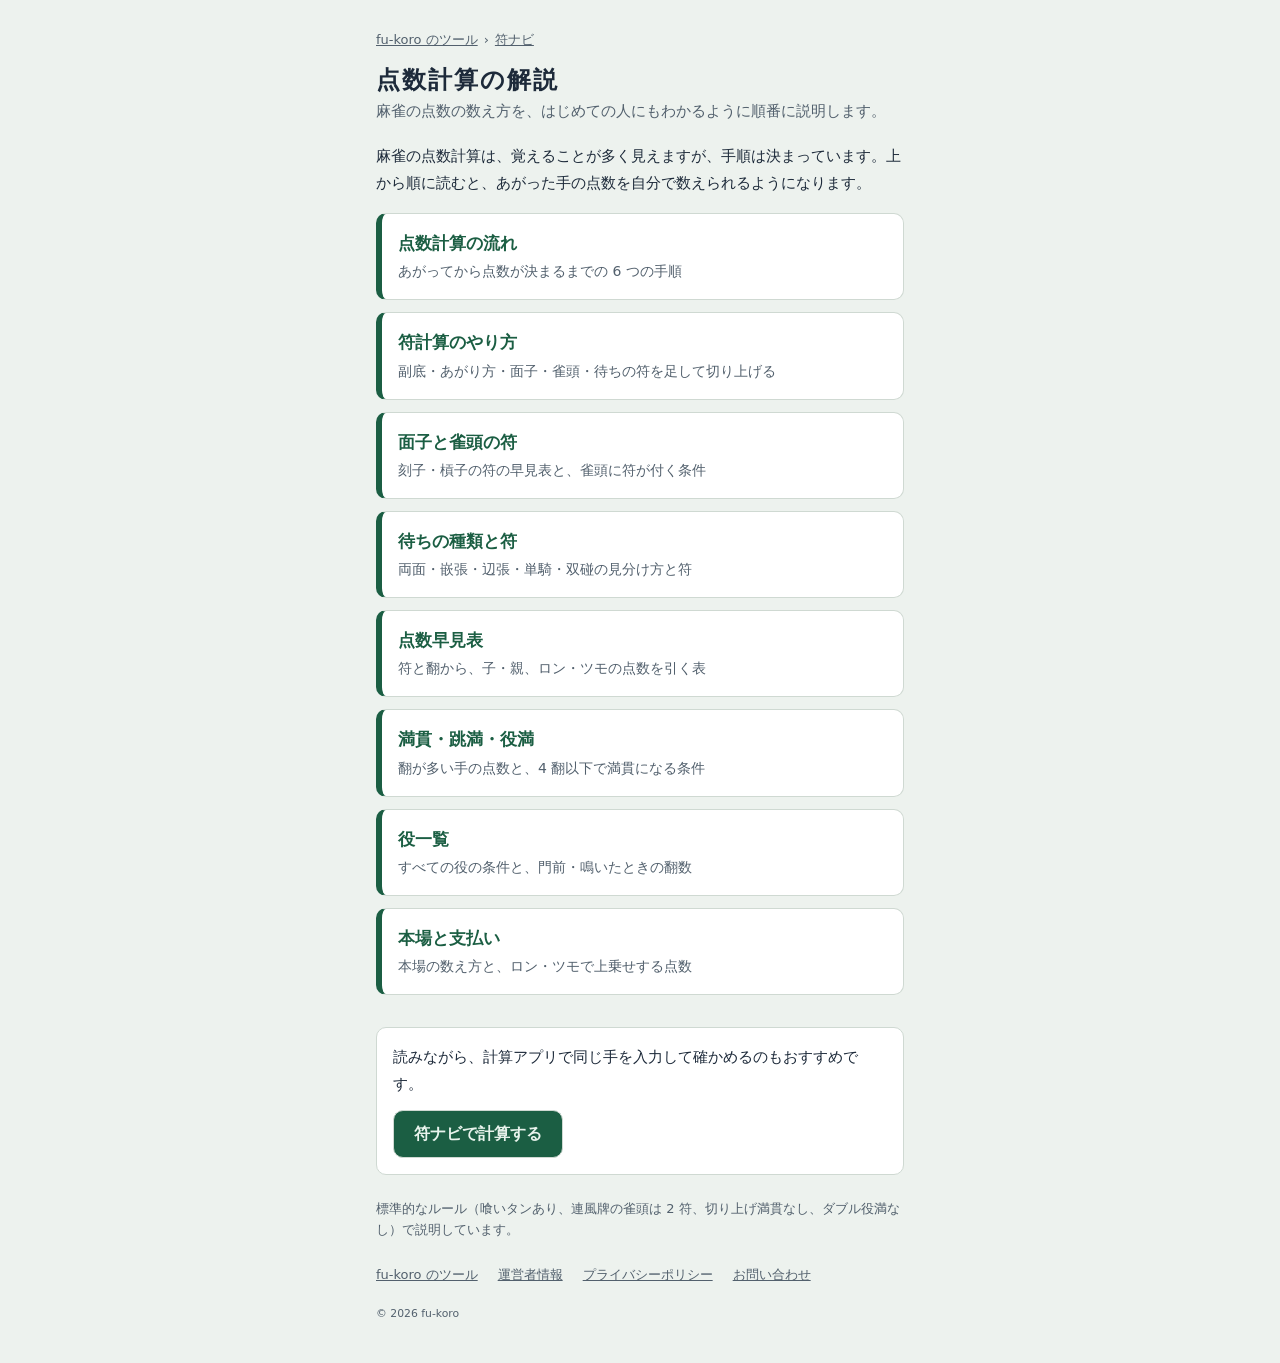
==== guide/index.html @ f6c964ab "Deploy" ====
<!doctype html>
<html lang="ja">
<head>
  <meta charset="utf-8">
  <meta name="viewport" content="width=device-width, initial-scale=1">
  <title>点数計算の解説｜麻雀の点数計算 符ナビ</title>
  <meta name="description" content="麻雀の点数計算を初心者向けに解説するページの一覧。点数が決まるまでの流れ、符計算のやり方、面子と雀頭の符、待ちの種類、点数早見表、満貫・役満、役一覧、本場を、牌の図と計算例つきで説明します。">
  <meta name="theme-color" content="#1b5e43">
  <link rel="canonical" href="https://fu-koro.com/mahjong-fu-calculator/guide/">
  <link rel="icon" href="/favicon.svg" type="image/svg+xml">
  <link rel="icon" href="/favicon-48.png" sizes="48x48" type="image/png">
  <link rel="apple-touch-icon" href="/apple-touch-icon.png">
  <meta property="og:title" content="点数計算の解説｜麻雀の点数計算 符ナビ">
  <meta property="og:description" content="麻雀の点数計算を初心者向けに解説するページの一覧。点数が決まるまでの流れ、符計算のやり方、面子と雀頭の符、待ちの種類、点数早見表、満貫・役満、役一覧、本場を、牌の図と計算例つきで説明します。">
  <meta property="og:url" content="https://fu-koro.com/mahjong-fu-calculator/guide/">
  <meta property="og:type" content="website">
  <meta property="og:image" content="https://fu-koro.com/mahjong-fu-calculator/ogp.png">
  <meta property="og:site_name" content="fu-koro のツール">
  <meta property="og:locale" content="ja_JP">
  <meta name="twitter:card" content="summary_large_image">
  <script id="adsbygoogle-script" async src="https://pagead2.googlesyndication.com/pagead/js/adsbygoogle.js?client=ca-pub-4953398950283499" crossorigin="anonymous"></script>
  <link rel="stylesheet" href="../styles.css?v=15cdb644aa">
</head>
<body>
  <header class="site-header">
    <nav class="breadcrumb" aria-label="現在地">
      <ol>
        <li><a href="/">fu-koro のツール</a></li>
        <li><a href="../">符ナビ</a></li>
      </ol>
    </nav>
    <h1 class="site-title">点数計算の解説</h1>
    <p class="site-lead">麻雀の点数の数え方を、はじめての人にもわかるように順番に説明します。</p>
  </header>

  <main>
    <article class="guide guide-page">
      <p>麻雀の点数計算は、覚えることが多く見えますが、手順は決まっています。上から順に読むと、あがった手の点数を自分で数えられるようになります。</p>
      <ul class="guide-cards">
      <li>
        <a class="guide-card" href="flow/">
          <strong>点数計算の流れ</strong>
          <span>あがってから点数が決まるまでの 6 つの手順</span>
        </a>
      </li>
      <li>
        <a class="guide-card" href="fu/">
          <strong>符計算のやり方</strong>
          <span>副底・あがり方・面子・雀頭・待ちの符を足して切り上げる</span>
        </a>
      </li>
      <li>
        <a class="guide-card" href="meld-fu/">
          <strong>面子と雀頭の符</strong>
          <span>刻子・槓子の符の早見表と、雀頭に符が付く条件</span>
        </a>
      </li>
      <li>
        <a class="guide-card" href="wait-fu/">
          <strong>待ちの種類と符</strong>
          <span>両面・嵌張・辺張・単騎・双碰の見分け方と符</span>
        </a>
      </li>
      <li>
        <a class="guide-card" href="score-table/">
          <strong>点数早見表</strong>
          <span>符と翻から、子・親、ロン・ツモの点数を引く表</span>
        </a>
      </li>
      <li>
        <a class="guide-card" href="limits/">
          <strong>満貫・跳満・役満</strong>
          <span>翻が多い手の点数と、4 翻以下で満貫になる条件</span>
        </a>
      </li>
      <li>
        <a class="guide-card" href="yaku/">
          <strong>役一覧</strong>
          <span>すべての役の条件と、門前・鳴いたときの翻数</span>
        </a>
      </li>
      <li>
        <a class="guide-card" href="honba/">
          <strong>本場と支払い</strong>
          <span>本場の数え方と、ロン・ツモで上乗せする点数</span>
        </a>
      </li>
      </ul>
      <aside class="guide-cta">
        <p>読みながら、計算アプリで同じ手を入力して確かめるのもおすすめです。</p>
        <a class="button" href="../">符ナビで計算する</a>
      </aside>
    </article>
  </main>

  <footer class="site-footer">
    <p>標準的なルール（喰いタンあり、連風牌の雀頭は 2 符、切り上げ満貫なし、ダブル役満なし）で説明しています。</p>
    <ul class="footer-links">
      <li><a href="/">fu-koro のツール</a></li>
      <li><a href="/about/">運営者情報</a></li>
      <li><a href="/privacy/">プライバシーポリシー</a></li>
      <li><a href="/contact/">お問い合わせ</a></li>
    </ul>
    <small>© 2026 fu-koro</small>
  </footer>
</body>
</html>
---- styles.css ----
/* ---------- トークン ---------- */
:root {
  color-scheme: light;

  --paper: #edf2ee;
  --surface: #ffffff;
  --ink: #1d2a3a;
  --ink-soft: #52606d;
  --line: #cfd9d2;

  /* 雀卓のフェルト */
  --felt: #1b5e43;
  --felt-deep: #12452f;
  --felt-ink: #e8f3ec;

  /* 牌 */
  --tile-face: #fbf8ef;
  --tile-edge: #cdc3aa;
  --tile-back: #dfa637;

  --shu: #c0392b;
  --focus: #dfa637;

  --font-ui: system-ui, -apple-system, "Hiragino Sans", "Noto Sans JP", "Yu Gothic UI", sans-serif;
  --font-tile: "Hiragino Mincho ProN", "Yu Mincho", "Noto Serif JP", serif;

  --gutter: 16px;
  --radius: 10px;
}

/* ---------- 基本 ---------- */
*,
*::before,
*::after {
  box-sizing: border-box;
}

body {
  margin: 0;
  background: var(--paper);
  color: var(--ink);
  font-family: var(--font-ui);
  font-size: 16px;
  line-height: 1.6;
  -webkit-text-size-adjust: 100%;
}

main,
.site-header,
.site-footer {
  max-width: 560px;
  margin-inline: auto;
}

h1,
h2,
h3,
p {
  margin: 0;
}

button {
  font: inherit;
  color: inherit;
}

:focus-visible {
  outline: 3px solid var(--focus);
  outline-offset: 2px;
}

/* ---------- ヘッダー ---------- */
.site-header {
  padding: 20px var(--gutter) 12px;
}

.site-title {
  font-family: var(--font-tile);
  font-size: 1.5rem;
  letter-spacing: 0.08em;
}

.site-lead {
  color: var(--ink-soft);
  font-size: 0.9375rem;
}

/* ---------- 牌 ---------- */
.tile {
  display: inline-block;
  padding: 0;
  border: 0;
  border-radius: 6px;
  background: none;
  line-height: 0;
  /* 牌の背（厚み）を下側の影で表す */
  box-shadow:
    0 3px 0 var(--tile-back),
    0 5px 6px rgb(0 0 0 / 0.22);
  -webkit-tap-highlight-color: transparent;
}

.tile svg {
  display: block;
  width: 100%;
  height: auto;
}

.tile svg .tile-face {
  fill: var(--tile-face);
  stroke: var(--tile-edge);
  stroke-width: 1;
}

button.tile {
  cursor: pointer;
  transition: transform 120ms ease-out;
}

button.tile:active:not(:disabled) {
  transform: translateY(2px);
}

button.tile:disabled {
  cursor: not-allowed;
  opacity: 0.3;
  box-shadow: 0 2px 0 var(--tile-edge);
}

/* ---------- 手牌（フェルトの卓） ---------- */
.table {
  margin-bottom: 12px;
  padding: 16px var(--gutter) 20px;
  background:
    radial-gradient(120% 90% at 50% 0%, rgb(255 255 255 / 0.08), transparent 60%),
    var(--felt);
  color: var(--felt-ink);
}

@media (min-width: 560px) {
  .table {
    border-radius: var(--radius);
  }
}

.hand-head {
  display: flex;
  align-items: baseline;
  justify-content: space-between;
  gap: 12px;
  margin-bottom: 12px;
}

.hand-title {
  font-size: 1rem;
}

.hand-status {
  font-size: 0.9375rem;
}

/* 牌を足して 2 列目に入っても下の牌パレットがずれないよう、最初から 2 列分（牌 3:4 ×2 ＋行間＋和了牌ラベル）の高さを取る。
   14 枚はどの画面幅でも 2 列に収まる */
.table {
  --hand-tile: clamp(36px, 11.2vw, 44px);
  --hand-row-gap: 8px;
  --hand-label: 30px;
}

.hand-empty,
.hand-tiles {
  min-height: calc(var(--hand-tile) * 8 / 3 + var(--hand-row-gap) + var(--hand-label));
}

.hand-empty {
  padding: 20px 0 8px;
  color: var(--felt-ink);
  opacity: 0.85;
}

.hand-tiles {
  display: flex;
  flex-wrap: wrap;
  align-items: flex-start;
  align-content: flex-start;
  gap: var(--hand-row-gap) 3px;
  margin: 0;
  padding: 0;
  list-style: none;
}

.hand-tiles li {
  display: flex; /* 行の高さ分の余白を出さず、牌の高さちょうどにする */
}

.hand-tiles .tile {
  width: var(--hand-tile);
}

.hand-tiles .tile[aria-pressed="true"] {
  transform: translateY(-8px);
  outline: 3px solid var(--focus);
  outline-offset: 1px;
}

/* 和了牌は少し離して置き、ラベルは幅を取らないよう牌の下に重ねる */
.hand-winning {
  position: relative;
  margin: 0 0 var(--hand-label) 11px;
}

.hand-winning .tile {
  box-shadow:
    0 3px 0 var(--tile-back),
    0 0 0 3px var(--shu),
    0 6px 8px rgb(0 0 0 / 0.3);
}

.hand-winning-label {
  position: absolute;
  top: calc(100% + 2px);
  left: 50%;
  transform: translateX(-50%);
  display: inline-flex;
  align-items: center;
  white-space: nowrap;
  font-size: 0.8125rem;
  font-weight: 700;
}

.tile-actions {
  display: flex;
  flex-wrap: wrap;
  align-items: center;
  gap: 8px;
  margin-top: 16px;
  padding: 10px 12px;
  border-radius: var(--radius);
  background: var(--felt-deep);
}

.tile-actions-name {
  margin-right: auto;
  font-weight: 700;
}

.tile-actions .button {
  padding: 0 12px;
}

.hand-melds {
  display: flex;
  flex-wrap: wrap;
  gap: 10px;
  margin: 16px 0 0;
  padding: 0;
  list-style: none;
}

.meld {
  display: flex;
  align-items: center;
  gap: 6px;
  padding: 6px 4px 6px 10px;
  border-radius: var(--radius);
  background: var(--felt-deep);
}

.meld-kind {
  font-size: 0.8125rem;
  font-weight: 700;
}

.meld-tiles {
  display: flex;
  gap: 2px;
}

.meld-tiles .tile {
  width: 28px;
}

.meld-red {
  min-width: 44px;
  min-height: 36px;
  border: 1px solid rgb(255 255 255 / 0.35);
  border-radius: 999px;
  background: transparent;
  color: var(--felt-ink);
  font-size: 0.8125rem;
  font-weight: 700;
  cursor: pointer;
}

.meld-red[aria-pressed="true"] {
  border-color: var(--shu);
  background: var(--shu);
  color: #fff;
}

.meld-remove {
  width: 44px;
  height: 44px;
  border: 0;
  border-radius: 50%;
  background: none;
  color: var(--felt-ink);
  font-size: 1.25rem;
  cursor: pointer;
}

/* ---------- 共通パネル ---------- */
.panel {
  margin: 0 var(--gutter) 12px;
  padding: 16px;
  border: 1px solid var(--line);
  border-radius: var(--radius);
  background: var(--surface);
}

.section-title {
  margin-bottom: 8px;
  font-size: 1rem;
}

.button {
  min-height: 44px;
  padding: 0 16px;
  border: 1px solid var(--line);
  border-radius: 999px;
  background: var(--surface);
  color: var(--ink);
  font-weight: 600;
  cursor: pointer;
}

.button:disabled {
  opacity: 0.45;
  cursor: not-allowed;
}

.button-quiet {
  border-color: transparent;
  background: transparent;
}

.table .button {
  border-color: rgb(255 255 255 / 0.25);
  background: rgb(255 255 255 / 0.1);
  color: var(--felt-ink);
}

.table .button-quiet {
  border-color: transparent;
  background: transparent;
}

/* ---------- 牌パレット ---------- */
.calls {
  margin-bottom: 14px;
}

.calls-label {
  display: flex;
  align-items: center;
  font-size: 0.875rem;
  color: var(--ink-soft);
}

.calls-buttons {
  display: grid;
  grid-template-columns: repeat(4, 1fr);
  gap: 6px;
}

.call-button {
  min-height: 44px;
  border: 1px solid var(--line);
  border-radius: 8px;
  background: var(--paper);
  font-weight: 700;
  cursor: pointer;
}

.call-button[aria-pressed="true"] {
  border-color: var(--felt);
  background: var(--felt);
  color: var(--felt-ink);
}

.call-hint:not(:empty) {
  display: flex;
  flex-wrap: wrap;
  align-items: center;
  margin-top: 10px;
  padding: 8px 4px 8px 12px;
  border-left: 4px solid var(--felt);
  background: var(--paper);
  font-size: 0.9375rem;
  font-weight: 600;
}

.call-hint .button {
  margin-left: auto;
}

.palette {
  display: grid;
  gap: 10px;
  padding: 4px 0;
}

.palette-row {
  display: grid;
  grid-template-columns: repeat(9, minmax(0, 1fr));
  gap: 4px;
}

.palette-row-label {
  grid-column: span 6;
  display: inline-flex;
  align-items: center;
  padding-left: 8px;
  font-size: 0.875rem;
  color: var(--ink-soft);
}

#palette.is-calling .palette {
  border-radius: 8px;
  outline: 2px dashed var(--felt);
  outline-offset: 6px;
}

.palette-tools {
  display: flex;
  justify-content: flex-end;
  gap: 8px;
  margin-top: 16px;
}

/* ---------- 条件 ---------- */
.field {
  margin: 0;
  padding: 10px 0;
  border: 0;
}

.field + .field {
  border-top: 1px solid var(--line);
}

/* legend は fieldset の枠の上に重なって描かれるので、float で通常の要素として並べる */
legend.field-label {
  float: left;
  width: 100%;
  margin-bottom: 4px;
}

legend.field-label + * {
  clear: both;
}

.field-label {
  display: flex;
  align-items: center;
  padding: 0;
  font-size: 0.875rem;
  font-weight: 700;
  color: var(--ink-soft);
}

.segmented {
  display: flex;
  flex-wrap: wrap;
  gap: 6px;
}

.segment {
  display: inline-flex;
  align-items: center;
}

.segment label {
  position: relative;
  cursor: pointer;
}

.segment input {
  position: absolute;
  opacity: 0;
  width: 1px;
  height: 1px;
}

.segment-text {
  display: inline-grid;
  place-items: center;
  min-width: 56px;
  min-height: 44px;
  padding: 0 14px;
  border: 1px solid var(--line);
  border-radius: 8px;
  background: var(--paper);
  font-weight: 700;
}

.segment input:checked + .segment-text {
  border-color: var(--felt);
  background: var(--felt);
  color: var(--felt-ink);
}

.segment input:focus-visible + .segment-text {
  outline: 3px solid var(--focus);
  outline-offset: 2px;
}

.dealer {
  display: inline-flex;
  align-items: center;
  margin-top: 4px;
  font-size: 0.875rem;
  color: var(--ink-soft);
}

/* 本場の増減 */
.stepper {
  display: inline-flex;
  align-items: center;
  gap: 6px;
}

.stepper-button {
  min-width: 44px;
  min-height: 44px;
  border: 1px solid var(--line);
  border-radius: 8px;
  background: var(--paper);
  color: var(--ink);
  font: inherit;
  font-size: 1.25rem;
  font-weight: 700;
  cursor: pointer;
}

.stepper-button:disabled {
  opacity: 0.4;
  cursor: default;
}

.stepper-value {
  min-width: 4.5em;
  text-align: center;
  font-weight: 700;
}

/* 状況役のチェックボックス */
.checks {
  display: flex;
  flex-wrap: wrap;
  gap: 4px 12px;
}

.check {
  display: inline-flex;
  align-items: center;
}

.check label {
  display: inline-flex;
  align-items: center;
  gap: 8px;
  min-height: 44px;
  cursor: pointer;
}

.check input {
  width: 20px;
  height: 20px;
  margin: 0;
  accent-color: var(--felt);
}

.check input:disabled + .check-text {
  color: var(--ink-soft);
  opacity: 0.5;
}

/* ---------- ドラ ---------- */
.dora-row + .dora-row {
  margin-top: 12px;
  padding-top: 12px;
  border-top: 1px solid var(--line);
}

.dora-tiles {
  display: flex;
  flex-wrap: wrap;
  align-items: center;
  gap: 6px;
  margin: 4px 0 0;
  padding: 0;
  list-style: none;
}

.dora-tiles .tile {
  width: 40px;
}

.dora-add {
  width: 40px;
  aspect-ratio: 48 / 64;
  border: 2px dashed var(--line);
  border-radius: 6px;
  background: var(--paper);
  color: var(--ink-soft);
  font-size: 1.25rem;
  cursor: pointer;
}

.dora-result {
  display: flex;
  flex-wrap: wrap;
  align-items: center;
  gap: 4px 6px;
  margin-top: 10px;
  font-weight: 700;
}

.dora-result .tile {
  width: 28px;
}

.dora-note {
  font-size: 0.8125rem;
  font-weight: 400;
  color: var(--ink-soft);
}

/* ---------- 牌を選ぶダイアログ ---------- */
.picker {
  width: min(560px, calc(100vw - 16px));
  max-width: none;
  padding: 12px 12px 16px;
  border: 0;
  border-radius: var(--radius);
  background: var(--surface);
  color: var(--ink);
}

.picker::backdrop {
  background: rgb(18 69 47 / 0.55);
}

.picker-head {
  display: flex;
  align-items: center;
  justify-content: space-between;
  margin-bottom: 8px;
}

.picker-title {
  font-size: 1rem;
}

.picker-close {
  width: 44px;
  height: 44px;
  border: 0;
  background: none;
  font-size: 1.375rem;
  cursor: pointer;
}

/* ---------- 結果 ---------- */
.result-waiting {
  color: var(--ink-soft);
}

.result-error {
  padding-left: 12px;
  border-left: 4px solid var(--shu);
  font-weight: 700;
}

.result-who {
  font-weight: 700;
  color: var(--ink-soft);
}

.result-points {
  display: flex;
  flex-wrap: wrap;
  align-items: baseline;
  gap: 4px 8px;
}

.result-number {
  font-family: var(--font-tile);
  font-size: clamp(2.75rem, 14vw, 3.75rem);
  font-weight: 700;
  line-height: 1.1;
  font-variant-numeric: tabular-nums;
}

.result-unit {
  font-size: 1.25rem;
  font-weight: 700;
}

.result-limit {
  display: inline-flex;
  align-items: center;
  padding-left: 10px;
  border-radius: 999px;
  background: var(--shu);
  color: #fff;
  font-weight: 700;
}

.result-payment {
  margin-top: 2px;
  font-weight: 600;
}

.result-fu-han {
  display: flex;
  align-items: center;
  gap: 12px;
  margin-top: 6px;
  font-size: 1.125rem;
  font-weight: 700;
}

.result-fu-han > span {
  display: inline-flex;
  align-items: center;
}

.yaku-table {
  margin-top: 12px;
}

.yaku-table caption {
  padding-bottom: 4px;
  text-align: left;
  font-weight: 700;
}

.breakdown {
  margin-top: 12px;
  border-top: 1px solid var(--line);
}

.breakdown summary {
  min-height: 44px;
  padding: 10px 0;
  font-weight: 700;
  cursor: pointer;
}

.breakdown-table {
  width: 100%;
  border-collapse: collapse;
}

.breakdown-table th,
.breakdown-table td {
  padding: 2px 0;
  border-bottom: 1px solid var(--line);
  text-align: left;
  font-weight: 400;
}

.breakdown-table td {
  text-align: right;
  font-variant-numeric: tabular-nums;
  white-space: nowrap;
}

.breakdown-table tfoot th,
.breakdown-table tfoot td {
  padding-top: 8px;
  border-bottom: 0;
  font-weight: 700;
}

.breakdown-name {
  display: inline-flex;
  align-items: center;
}

.breakdown-note {
  padding-bottom: 8px;
  color: var(--ink-soft);
}

/* ---------- モードの切り替え ---------- */
.mode-switch {
  margin: 0 var(--gutter) 12px;
}

.mode-switch-buttons {
  display: grid;
  grid-template-columns: 1fr 1fr;
  gap: 4px;
  padding: 4px;
  border: 1px solid var(--line);
  border-radius: 999px;
  background: var(--surface);
}

.mode-switch-button {
  min-height: 44px;
  border: 0;
  border-radius: 999px;
  background: transparent;
  font-weight: 700;
  cursor: pointer;
}

/* 色だけでなく下線でも選択中を示す */
.mode-switch-button[aria-pressed="true"] {
  background: var(--felt);
  color: var(--felt-ink);
  text-decoration: underline;
  text-underline-offset: 4px;
}

/* ---------- 符計算ドリル ---------- */
.drill-conditions {
  display: flex;
  flex-wrap: wrap;
  gap: 6px;
  margin: 0 0 14px;
  padding: 0;
  list-style: none;
}

.drill-conditions li {
  display: inline-flex;
  align-items: center;
  padding-left: 10px;
  border-radius: 999px;
  background: var(--felt-deep);
  font-weight: 700;
}

.drill-title:focus {
  outline: none;
}

.drill-choices {
  display: grid;
  grid-template-columns: repeat(auto-fill, minmax(76px, 1fr));
  gap: 8px;
}

.drill-choice {
  position: relative;
  display: grid;
  place-items: center;
  min-height: 52px;
  padding: 4px;
  border: 1px solid var(--line);
  border-radius: 8px;
  background: var(--paper);
  font-weight: 700;
  font-variant-numeric: tabular-nums;
  cursor: pointer;
}

.drill-choice:disabled {
  cursor: default;
  opacity: 0.55;
}

.drill-choice.is-correct,
.drill-choice.is-wrong {
  opacity: 1;
  border-width: 3px;
}

.drill-choice.is-correct {
  border-color: var(--felt);
  background: var(--felt);
  color: var(--felt-ink);
}

.drill-choice.is-wrong {
  border-color: var(--shu);
  border-style: dashed;
}

.drill-choice-mark {
  font-size: 0.75rem;
  line-height: 1.2;
}

.drill-feedback:empty {
  display: none;
}

.drill-feedback {
  margin-top: 16px;
}

.drill-verdict {
  padding-left: 12px;
  border-left: 4px solid var(--felt);
  font-size: 1.25rem;
  font-weight: 700;
}

.drill-verdict.is-wrong {
  border-left-color: var(--shu);
}

.drill-breakdown-title {
  margin: 12px 0 4px;
  font-size: 1rem;
}

.drill-wait {
  display: flex;
  align-items: center;
  margin-top: 8px;
  color: var(--ink-soft);
}

.drill-actions {
  display: grid;
  grid-template-columns: 1fr 1fr;
  gap: 8px;
  margin-top: 16px;
}

.drill-next {
  border-color: var(--felt);
  background: var(--felt);
  color: var(--felt-ink);
}

/* ---------- 用語解説 ---------- */
.info-button {
  display: inline-grid;
  place-items: center;
  width: 44px;
  height: 44px;
  margin: -10px -8px -10px -6px;
  padding: 0;
  border: 0;
  background: none;
  color: inherit;
  cursor: pointer;
  vertical-align: middle;
}

.info-icon {
  display: grid;
  place-items: center;
  width: 20px;
  height: 20px;
  border: 1.5px solid currentColor;
  border-radius: 50%;
  font-family: var(--font-tile);
  font-size: 0.8125rem;
  font-weight: 700;
  line-height: 1;
  opacity: 0.8;
}

.term-popover {
  position: fixed;
  inset: auto;
  margin: 0;
  padding: 14px 16px 16px;
  border: 1px solid var(--line);
  border-radius: var(--radius);
  background: var(--surface);
  color: var(--ink);
  box-shadow: 0 12px 32px rgb(29 42 58 / 0.22);
}

.term-popover-head {
  display: flex;
  align-items: flex-start;
  justify-content: space-between;
  gap: 8px;
}

.term-popover-title {
  padding-top: 8px;
  font-size: 1.0625rem;
}

.term-popover-reading {
  font-size: 0.8125rem;
  font-weight: 400;
  color: var(--ink-soft);
}

.term-popover-close {
  flex: none;
  width: 44px;
  height: 44px;
  margin: -6px -10px 0 0;
  border: 0;
  background: none;
  font-size: 1.375rem;
  cursor: pointer;
}

.term-popover-body {
  margin-top: 4px;
  font-size: 0.9375rem;
}

.term-popover-tiles {
  display: flex;
  gap: 3px;
  margin-top: 10px;
  padding-bottom: 4px;
}

.term-popover-tiles .tile {
  width: 30px;
}

/* ---------- 広告 ---------- */
.ad {
  margin: 24px var(--gutter);
  min-height: 250px;
}

.ad-label {
  font-size: 0.75rem;
  color: var(--ink-soft);
}

/* ---------- 解説 ---------- */
.guide {
  margin: 32px var(--gutter) 0;
  padding-top: 24px;
  border-top: 1px solid var(--line);
}

.guide h2 {
  margin-bottom: 8px;
  font-family: var(--font-tile);
  font-size: 1.25rem;
}

.guide h3 {
  margin: 20px 0 6px;
  font-size: 1rem;
}

.guide p,
.guide li {
  font-size: 0.9375rem;
}

.guide ul {
  margin: 0;
  padding-left: 1.25em;
}

.guide-table {
  width: 100%;
  border-collapse: collapse;
  font-size: 0.9375rem;
}

.guide-table th,
.guide-table td {
  padding: 6px 0;
  border-bottom: 1px solid var(--line);
  text-align: left;
}

.guide-table thead th {
  font-size: 0.8125rem;
  color: var(--ink-soft);
}

.guide-table thead th:last-child {
  text-align: right;
}

.guide-table tbody th {
  font-weight: 400;
}

.guide-table td {
  text-align: right;
}

.guide-more {
  margin-top: 16px;
}

.guide-more a {
  display: inline-block;
  padding-block: 10px;
  color: var(--felt);
  font-weight: 700;
}

/* ---------- 解説ページ（guide/） ---------- */
.breadcrumb ol {
  display: flex;
  flex-wrap: wrap;
  margin: 0;
  padding: 0;
  list-style: none;
  font-size: 0.8125rem;
}

.breadcrumb li + li::before {
  content: "›";
  margin-inline: 6px;
  color: var(--ink-soft);
}

.breadcrumb a {
  display: inline-block;
  padding-block: 10px;
  color: var(--ink-soft);
}

.guide-page {
  margin-top: 8px;
  padding-top: 0;
  border-top: 0;
}

.guide-page h2 {
  margin: 28px 0 8px;
}

.guide-page > * + p,
.guide-page > * + ul,
.guide-page > * + ol,
.guide-page > * + table {
  margin-top: 10px;
}

.guide-page p,
.guide-page li {
  line-height: 1.8;
}

.guide-page ol {
  margin: 0;
  padding-left: 1.5em;
}

.guide-page a {
  color: var(--felt);
}

.guide-page .guide-table td {
  padding-left: 12px;
}

.guide-page .guide-table tfoot th,
.guide-page .guide-table tfoot td {
  border-bottom: 0;
  font-weight: 700;
}

/* 牌の図（ビルド時に data-tiles から SVG へ置き換える） */
.tiles {
  display: inline-flex;
  flex-wrap: wrap;
  align-items: flex-end;
  gap: 10px 12px;
  padding-bottom: 6px;
}

.tile-group {
  display: inline-flex;
}

.tiles .tile {
  width: 30px;
  margin-right: 2px;
}

/* あがり牌は少し離して朱色の枠で示す */
.tiles .tile.is-winning {
  margin-left: 8px;
  box-shadow:
    0 3px 0 var(--tile-back),
    0 0 0 2px var(--shu);
}

.guide-cta {
  margin-top: 32px;
  padding: 16px;
  border: 1px solid var(--line);
  border-radius: var(--radius);
  background: var(--surface);
}

.guide-cta p {
  margin-bottom: 12px;
}

.guide-cta .button {
  display: inline-grid;
  place-items: center;
  min-height: 48px;
  padding: 0 20px;
  border-radius: var(--radius);
  background: var(--felt);
  color: var(--felt-ink);
  font-weight: 700;
  text-decoration: none;
}

/* .guide ul の字下げより優先する */
.guide .guide-links,
.guide .guide-cards {
  margin: 0;
  padding: 0;
  list-style: none;
}

/* 文章が入る表は左寄せにする（数字だけの表は右寄せのまま） */
.guide-table.is-text td,
.guide-table.is-text thead th:last-child {
  text-align: left;
}

.guide-links li {
  padding-block: 6px;
  border-bottom: 1px solid var(--line);
}

.guide-links a {
  display: block;
  padding-block: 4px;
  font-weight: 700;
}

.guide-links span {
  font-size: 0.875rem;
  color: var(--ink-soft);
}

.guide .guide-cards {
  display: grid;
  gap: 12px;
  margin-top: 16px;
}

.guide-card {
  display: block;
  padding: 14px 16px;
  border: 1px solid var(--line);
  border-left: 6px solid var(--felt);
  border-radius: var(--radius);
  background: var(--surface);
  color: inherit;
  text-decoration: none;
}

.guide-card strong {
  display: block;
  font-size: 1.05rem;
  color: var(--felt);
}

.guide-card span {
  font-size: 0.875rem;
  color: var(--ink-soft);
}

/* 幅の広い表は、ページではなく表の中だけを横にスクロールさせる */
.table-scroll {
  overflow-x: auto;
  margin-top: 10px;
}

/* 早見表: 数字を詰めて並べ、満貫は色で示す（色だけに頼らないよう太字にもする） */
.score-table caption {
  margin-bottom: 6px;
  font-size: 0.8125rem;
  color: var(--ink-soft);
  text-align: left;
}

.guide-page .score-table th,
.guide-page .score-table td {
  padding: 6px 4px;
  font-variant-numeric: tabular-nums;
  white-space: nowrap;
}

.guide-page .score-table td {
  text-align: right;
}

.score-table thead th {
  text-align: right;
}

.score-table thead th:first-child {
  text-align: left;
}

.score-table td.is-limit {
  color: var(--shu);
  font-weight: 700;
}

.guide-page .guide-table .row-note,
.guide-page .guide-table .reading {
  display: block;
  font-weight: 400;
  font-size: 0.8125rem;
  color: var(--ink-soft);
  white-space: normal;
}

.guide-page .guide-table .reading {
  font-size: 0.75rem;
}

.guide-page .yaku-table tbody th {
  padding-right: 8px;
  font-weight: 700;
}

.guide-page .yaku-table td {
  width: 3.5em;
  text-align: center;
  vertical-align: top;
}

.guide-page .yaku-table thead th:not(:first-child) {
  text-align: center;
}

.guide-page .guide-table .row-group th {
  padding-top: 16px;
  color: var(--felt);
  font-weight: 700;
}

.guide-page .score-table[data-table="limits"] tbody th {
  white-space: normal;
  font-weight: 700;
}

/* ---------- フッター ---------- */
.site-footer {
  padding: 24px var(--gutter) 40px;
  font-size: 0.8125rem;
  color: var(--ink-soft);
}

.footer-links {
  display: flex;
  flex-wrap: wrap;
  gap: 0 20px;
  margin: 12px 0 8px;
  padding: 0;
  list-style: none;
}

/* タップしやすいよう上下に余白を取る */
.footer-links a {
  display: inline-block;
  padding-block: 12px;
  color: var(--ink-soft);
}

.site-footer small {
  display: block;
}

@media (prefers-reduced-motion: reduce) {
  * {
    transition: none !important;
  }
}
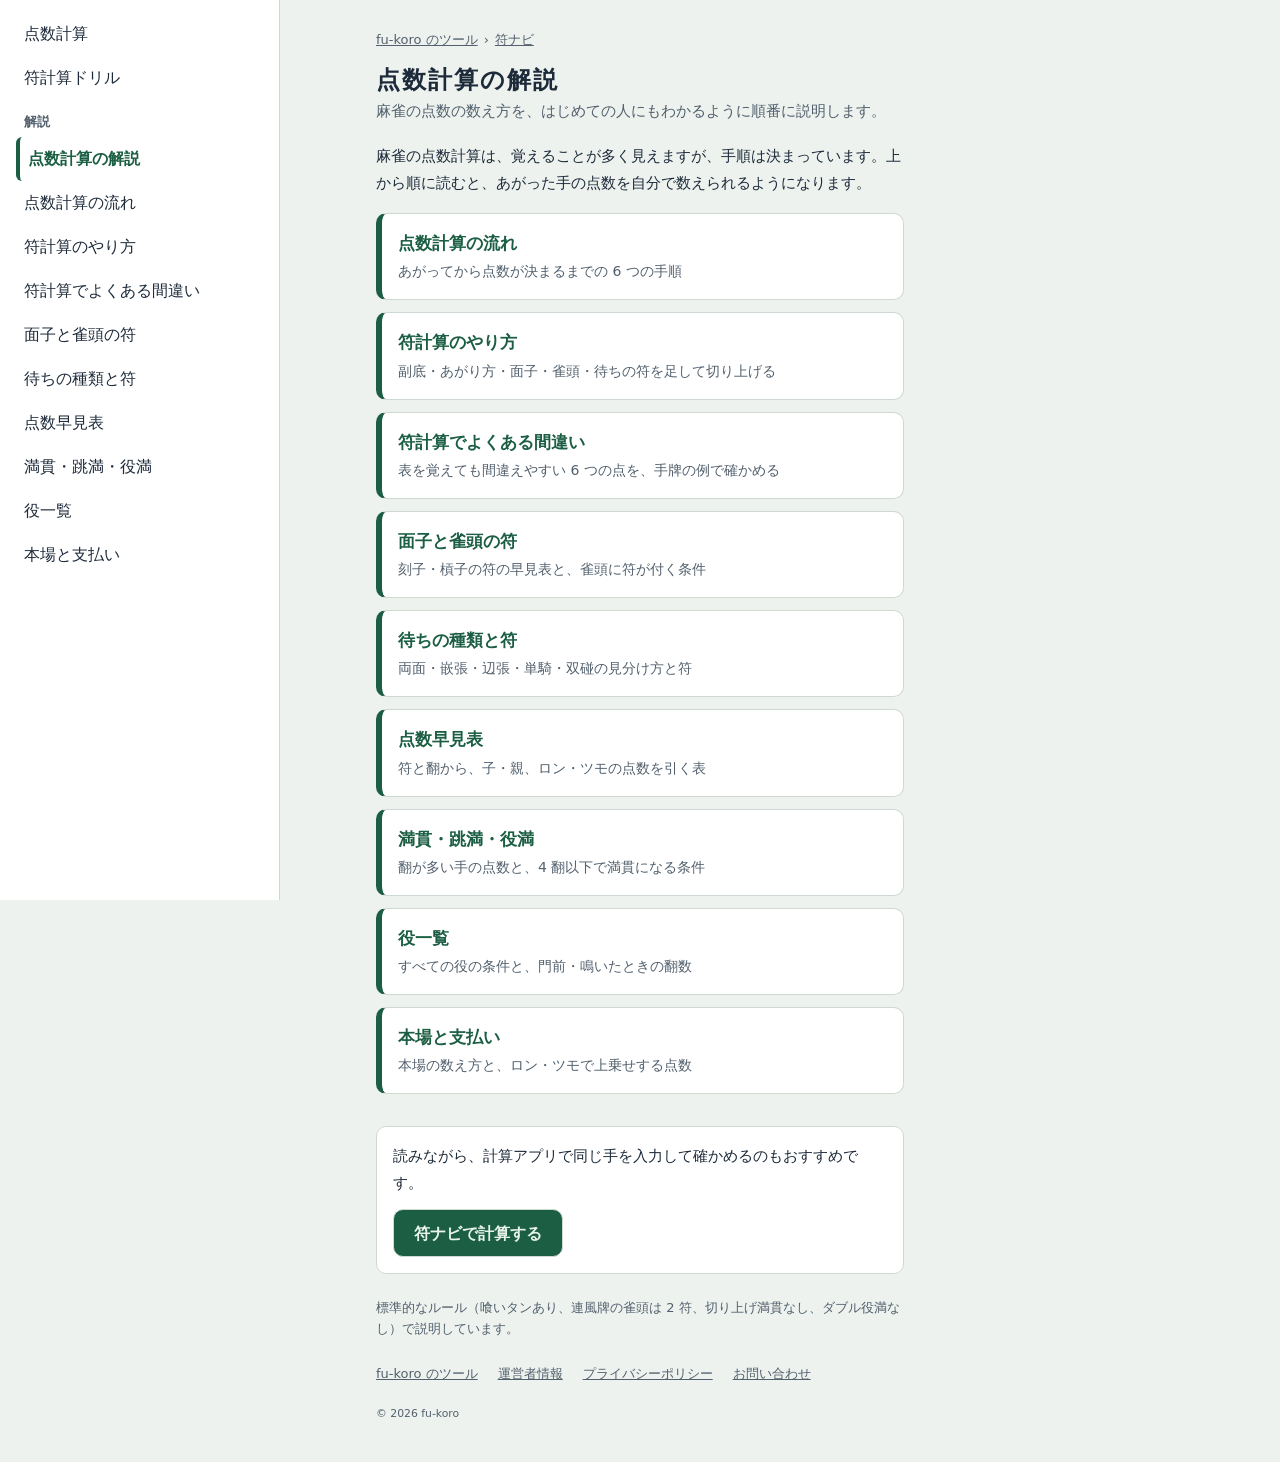
==== commit d9fb44c2: "Deploy" ====
--- a/guide/index.html
+++ b/guide/index.html
@@ -19,10 +19,37 @@
   <meta property="og:locale" content="ja_JP">
   <meta name="twitter:card" content="summary_large_image">
   <script id="adsbygoogle-script" async src="https://pagead2.googlesyndication.com/pagead/js/adsbygoogle.js?client=ca-pub-4953398950283499" crossorigin="anonymous"></script>
-  <link rel="stylesheet" href="../styles.css?v=15cdb644aa">
+  <script type="application/ld+json">
+  {
+    "@context": "https://schema.org",
+    "@type": "BreadcrumbList",
+    "itemListElement": [
+      {
+        "@type": "ListItem",
+        "position": 1,
+        "name": "fu-koro のツール",
+        "item": "https://fu-koro.com/"
+      },
+      {
+        "@type": "ListItem",
+        "position": 2,
+        "name": "符ナビ",
+        "item": "https://fu-koro.com/mahjong-fu-calculator/"
+      },
+      {
+        "@type": "ListItem",
+        "position": 3,
+        "name": "点数計算の解説",
+        "item": "https://fu-koro.com/mahjong-fu-calculator/guide/"
+      }
+    ]
+  }
+  </script>
+  <link rel="stylesheet" href="../styles.css?v=dd3897c1e3">
 </head>
 <body>
   <header class="site-header">
+    <button class="menu-button" type="button" popovertarget="site-menu" aria-label="メニューを開く">☰</button><nav class="site-menu" id="site-menu" popover aria-label="符ナビのページ"><button class="menu-close" type="button" popovertarget="site-menu" popovertargetaction="hide" aria-label="メニューを閉じる">✕</button><ul><li><a href="../">点数計算</a></li><li><a href="../#drill">符計算ドリル</a></li></ul><p class="site-menu-heading">解説</p><ul><li><a href="../guide/" aria-current="page">点数計算の解説</a></li><li><a href="../guide/flow/">点数計算の流れ</a></li><li><a href="../guide/fu/">符計算のやり方</a></li><li><a href="../guide/fu-mistakes/">符計算でよくある間違い</a></li><li><a href="../guide/meld-fu/">面子と雀頭の符</a></li><li><a href="../guide/wait-fu/">待ちの種類と符</a></li><li><a href="../guide/score-table/">点数早見表</a></li><li><a href="../guide/limits/">満貫・跳満・役満</a></li><li><a href="../guide/yaku/">役一覧</a></li><li><a href="../guide/honba/">本場と支払い</a></li></ul></nav>
     <nav class="breadcrumb" aria-label="現在地">
       <ol>
         <li><a href="/">fu-koro のツール</a></li>
@@ -47,6 +74,12 @@
         <a class="guide-card" href="fu/">
           <strong>符計算のやり方</strong>
           <span>副底・あがり方・面子・雀頭・待ちの符を足して切り上げる</span>
+        </a>
+      </li>
+      <li>
+        <a class="guide-card" href="fu-mistakes/">
+          <strong>符計算でよくある間違い</strong>
+          <span>表を覚えても間違えやすい 6 つの点を、手牌の例で確かめる</span>
         </a>
       </li>
       <li>
--- a/styles.css
+++ b/styles.css
@@ -82,6 +82,120 @@
 
 .site-lead {
   color: var(--ink-soft);
+  font-size: 0.9375rem;
+}
+
+/* H1 の中で、アプリが何かを名前の上に小さく添える */
+.site-kicker {
+  display: block;
+  font-family: var(--font-ui);
+  font-size: 0.8125rem;
+  font-weight: 700;
+  letter-spacing: 0;
+  color: var(--felt);
+}
+
+.page-date {
+  color: var(--ink-soft);
+  font-size: 0.8125rem;
+}
+
+/* ---------- メニュー（ADR 0033） ---------- */
+/* スマホでは ☰ で左から開き、幅の広い画面では左に常時表示する */
+.menu-button,
+.menu-close {
+  min-width: 44px;
+  min-height: 44px;
+  padding: 0;
+  border: 1px solid var(--line);
+  border-radius: var(--radius);
+  background: var(--surface);
+  font-size: 1.25rem;
+  line-height: 1;
+  cursor: pointer;
+}
+
+.menu-button {
+  margin-bottom: 8px;
+}
+
+.site-menu {
+  inset: 0 auto 0 0;
+  width: min(80vw, 280px);
+  height: 100%;
+  max-height: none;
+  margin: 0;
+  padding: 12px var(--gutter) 24px;
+  border: 0;
+  border-right: 1px solid var(--line);
+  background: var(--surface);
+  color: var(--ink);
+  overflow-y: auto;
+}
+
+.site-menu::backdrop {
+  background: rgb(0 0 0 / 0.4);
+}
+
+.site-menu .menu-close {
+  display: block;
+  margin: 0 0 8px auto;
+}
+
+.site-menu ul {
+  margin: 0 0 12px;
+  padding: 0;
+  list-style: none;
+}
+
+.site-menu a {
+  display: flex;
+  align-items: center;
+  min-height: 44px;
+  padding: 0 8px;
+  border-radius: 6px;
+  color: var(--ink);
+  text-decoration: none;
+}
+
+.site-menu a:hover {
+  background: var(--paper);
+}
+
+/* 今いるページは色だけでなく太字と左の線でも示す */
+.site-menu a[aria-current="page"] {
+  border-left: 4px solid var(--felt);
+  color: var(--felt);
+  font-weight: 700;
+}
+
+.site-menu-heading {
+  margin: 4px 8px;
+  color: var(--ink-soft);
+  font-size: 0.8125rem;
+  font-weight: 700;
+}
+
+/* 本文（最大 560px）の左の余白にメニューが収まる幅から、常時表示にする */
+@media (min-width: 960px) {
+  .menu-button,
+  .site-menu .menu-close {
+    display: none;
+  }
+
+  .site-menu {
+    display: block;
+    position: fixed;
+    width: calc((100vw - 560px) / 2 - 16px);
+    max-width: 280px;
+  }
+}
+
+/* 解説の一覧への入口。タップ領域を 44px 確保する */
+.site-nav a {
+  display: inline-flex;
+  align-items: center;
+  min-height: 44px;
   font-size: 0.9375rem;
 }
 
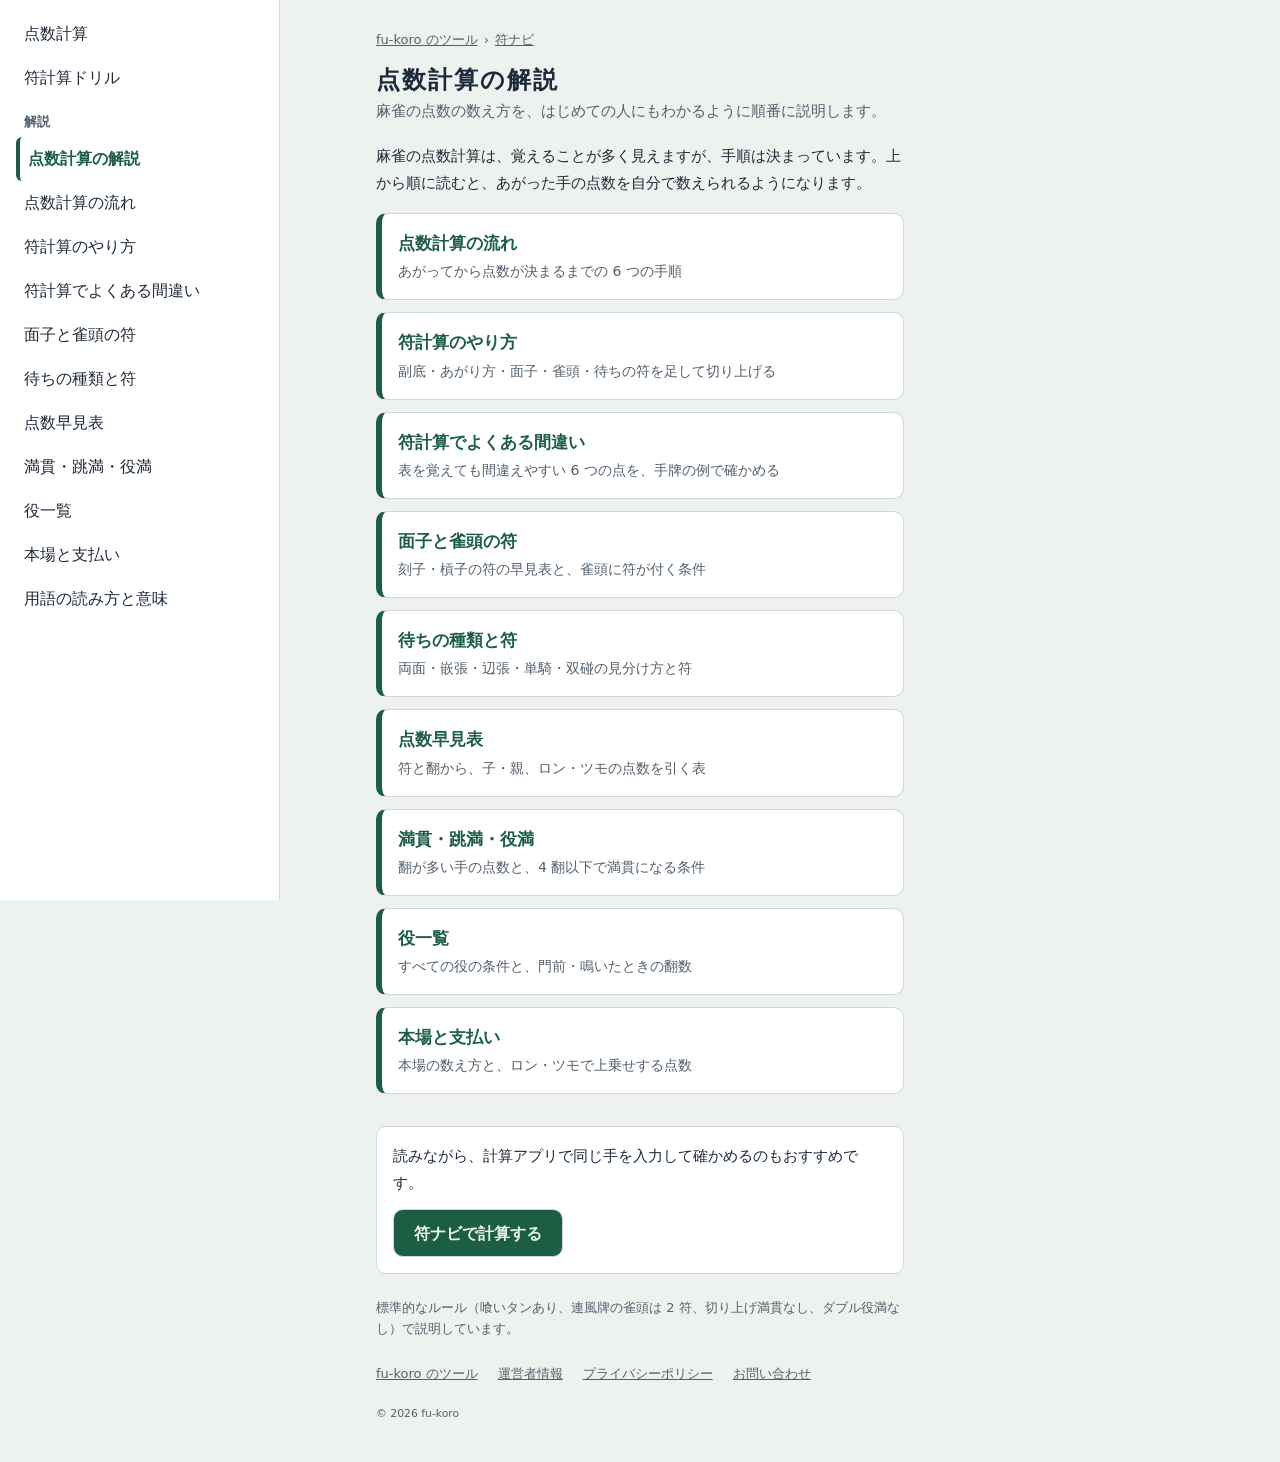
==== commit b3b601b7: "Deploy" ====
--- a/guide/index.html
+++ b/guide/index.html
@@ -45,11 +45,12 @@
     ]
   }
   </script>
-  <link rel="stylesheet" href="../styles.css?v=dd3897c1e3">
+  <link rel="stylesheet" href="../styles.css?v=b355587b23">
+  <script defer src="https://cloud.umami.is/script.js" data-website-id="b9d581f3-f758-4d59-aff1-66523ba27ad9"></script>
 </head>
 <body>
   <header class="site-header">
-    <button class="menu-button" type="button" popovertarget="site-menu" aria-label="メニューを開く">☰</button><nav class="site-menu" id="site-menu" popover aria-label="符ナビのページ"><button class="menu-close" type="button" popovertarget="site-menu" popovertargetaction="hide" aria-label="メニューを閉じる">✕</button><ul><li><a href="../">点数計算</a></li><li><a href="../#drill">符計算ドリル</a></li></ul><p class="site-menu-heading">解説</p><ul><li><a href="../guide/" aria-current="page">点数計算の解説</a></li><li><a href="../guide/flow/">点数計算の流れ</a></li><li><a href="../guide/fu/">符計算のやり方</a></li><li><a href="../guide/fu-mistakes/">符計算でよくある間違い</a></li><li><a href="../guide/meld-fu/">面子と雀頭の符</a></li><li><a href="../guide/wait-fu/">待ちの種類と符</a></li><li><a href="../guide/score-table/">点数早見表</a></li><li><a href="../guide/limits/">満貫・跳満・役満</a></li><li><a href="../guide/yaku/">役一覧</a></li><li><a href="../guide/honba/">本場と支払い</a></li></ul></nav>
+    <button class="menu-button" type="button" popovertarget="site-menu" aria-label="メニューを開く">☰</button><nav class="site-menu" id="site-menu" popover aria-label="符ナビのページ"><button class="menu-close" type="button" popovertarget="site-menu" popovertargetaction="hide" aria-label="メニューを閉じる">✕</button><ul><li><a href="../">点数計算</a></li><li><a href="../#drill">符計算ドリル</a></li></ul><p class="site-menu-heading">解説</p><ul><li><a href="../guide/" aria-current="page">点数計算の解説</a></li><li><a href="../guide/flow/">点数計算の流れ</a></li><li><a href="../guide/fu/">符計算のやり方</a></li><li><a href="../guide/fu-mistakes/">符計算でよくある間違い</a></li><li><a href="../guide/meld-fu/">面子と雀頭の符</a></li><li><a href="../guide/wait-fu/">待ちの種類と符</a></li><li><a href="../guide/score-table/">点数早見表</a></li><li><a href="../guide/limits/">満貫・跳満・役満</a></li><li><a href="../guide/yaku/">役一覧</a></li><li><a href="../guide/honba/">本場と支払い</a></li><li><a href="../terms/">用語の読み方と意味</a></li></ul></nav>
     <nav class="breadcrumb" aria-label="現在地">
       <ol>
         <li><a href="/">fu-koro のツール</a></li>
@@ -121,7 +122,7 @@
       </ul>
       <aside class="guide-cta">
         <p>読みながら、計算アプリで同じ手を入力して確かめるのもおすすめです。</p>
-        <a class="button" href="../">符ナビで計算する</a>
+        <a class="button" href="../" data-umami-event="guide-to-app">符ナビで計算する</a>
       </aside>
     </article>
   </main>
--- a/styles.css
+++ b/styles.css
@@ -832,6 +832,18 @@
   font-weight: 700;
 }
 
+.result-quiz {
+  display: flex;
+  align-items: center;
+  font-size: clamp(2rem, 10vw, 2.75rem);
+  font-weight: 700;
+  line-height: 1.2;
+}
+
+.result-reveal {
+  margin-top: 12px;
+}
+
 .result-payment {
   margin-top: 2px;
   font-weight: 600;
@@ -907,6 +919,39 @@
 .breakdown-note {
   padding-bottom: 8px;
   color: var(--ink-soft);
+}
+
+/* ---------- 共有 ---------- */
+.share {
+  display: flex;
+  flex-direction: column;
+  align-items: flex-start;
+  gap: 6px;
+  margin-top: 16px;
+}
+
+.share-status {
+  font-size: 0.875rem;
+  font-weight: 600;
+  color: var(--ink-soft);
+}
+
+/* フェルトの卓（ドリル）の上では読めるように文字色を合わせる */
+.table .share-status {
+  color: var(--felt-ink);
+}
+
+.share-url {
+  width: 100%;
+  min-height: 44px;
+  padding: 0 10px;
+  border: 1px solid var(--line);
+  border-radius: var(--radius);
+  font-size: 1rem;
+}
+
+.drill-share {
+  margin-top: 16px;
 }
 
 /* ---------- モードの切り替え ---------- */
@@ -1496,6 +1541,41 @@
   display: block;
 }
 
+/* 用語集（ADR 0041）。分類の目次と、用語 1 語ずつの定義リスト */
+.term-index ul {
+  display: flex;
+  flex-wrap: wrap;
+  gap: 0 16px;
+  margin: 0;
+  padding: 0;
+  list-style: none;
+}
+
+.term-index a {
+  display: inline-block;
+  padding-block: 12px;
+  font-weight: 700;
+}
+
+.guide-page .term-list {
+  margin: 0;
+}
+
+.guide-page .term-list dt {
+  margin-top: 14px;
+  line-height: 1.8;
+}
+
+.guide-page .term-list .term-name {
+  font-weight: 700;
+}
+
+.guide-page .term-list dd {
+  margin: 0;
+  line-height: 1.8;
+  color: var(--ink-soft);
+}
+
 @media (prefers-reduced-motion: reduce) {
   * {
     transition: none !important;
